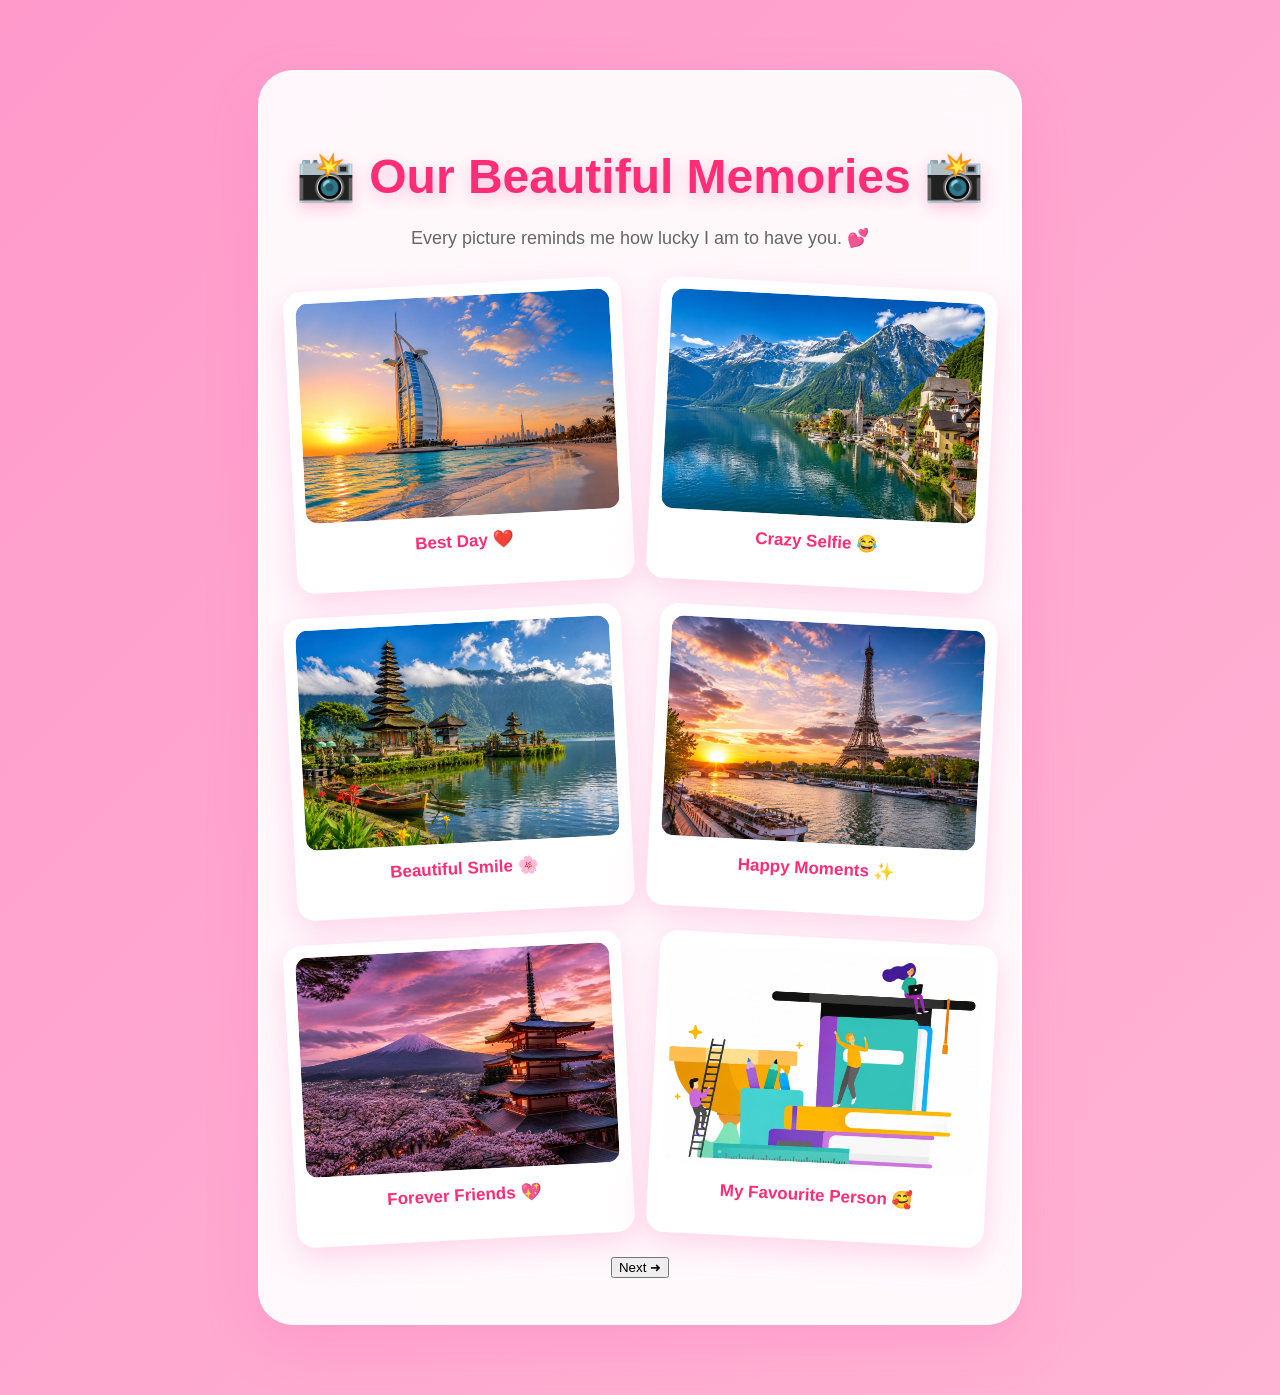
==== html/gallery.html @ 8f31d869 "Initial commit" ====
<!DOCTYPE html>
<html lang="en">

<head>

<meta charset="UTF-8">
<meta name="viewport" content="width=device-width, initial-scale=1.0">

<title>Our Memories ❤️</title>

<link rel="stylesheet" href="../css/style.css">

</head>

<body>

<div class="box">

<h1>📸 Our Beautiful Memories 📸</h1>

<p class="subtitle">
Every picture reminds me how lucky I am to have you. 💕
</p>

<div class="gallery">

<div class="photo">
<img src="../images/pic1.jpeg">
<p>Best Day ❤️</p>
</div>

<div class="photo">
<img src="../images/pic2.jpeg">
<p>Crazy Selfie 😂</p>
</div>

<div class="photo">
<img src="../images/pic3.jpeg">
<p>Beautiful Smile 🌸</p>
</div>

<div class="photo">
<img src="../images/pic4.jpeg">
<p>Happy Moments ✨</p>
</div>

<div class="photo">
<img src="../images/pic5.jpeg">
<p>Forever Friends 💖</p>
</div>

<div class="photo">
<img src="../images/pic6.jpeg">
<p>My Favourite Person 🥰</p>
</div>

</div>

<br>

<button onclick="location.href='letter.html'">
Next ➜
</button>

</div>

</body>

</html>
---- css/style.css ----
body{
    margin:0;
    padding:0;
    display:flex;
    justify-content:center;
    align-items:flex-start;
    min-height:100vh;
    background:linear-gradient(135deg,#ff9acb,#ffc1d9,#fff0f6);
    background-size:300% 300%;
    animation:bg 8s ease infinite;
    font-family:Arial,sans-serif;
    padding:40px 0;
}

/* Background Animation */
@keyframes bg{

0%{
background-position:0% 50%;
}

50%{
background-position:100% 50%;
}

100%{
background-position:0% 50%;
}

}

/* Card */

.box{
    width:90%;
    max-width:700px;
    padding:45px 30px;
    text-align:center;
margin:30px 0;
    background:rgba(255,255,255,0.92);
    backdrop-filter:blur(20px);
    border:2px solid rgba(255,255,255,.6);
    overflow:hidden;

    border-radius:35px;

    box-shadow:0 20px 50px rgba(255,105,180,.25);

    animation:popup .8s ease;
}

/* Heading */

h1{

font-size:48px;
animation: glow 2s infinite alternate;
color:#ff2d75;

margin-bottom:15px;

text-shadow:0 5px 15px rgba(255,45,117,.25);

}
h2{

font-size:34px;

color:#222;

margin-top:10px;

}

p{

font-size:21px;

color:#666;

line-height:1.7;

}

/* Paragraph */

/* Dots */

#display{

font-size:35px;
letter-spacing:10px;
margin:20px;
font-weight:bold;

}

/* Keypad */

.keypad{

display:grid;
grid-template-columns:repeat(3,80px);
gap:15px;
justify-content:center;
margin-top:20px;

}

/* Buttons */

.keypad button{
    width:80px;
    height:80px;
    border:none;
    border-radius:50%;
    cursor:pointer;

    font-size:30px;
    font-weight:bold;
    color:white;

    background:linear-gradient(145deg,#ff5ca8,#ff2d75);

    box-shadow:
    0 8px 18px rgba(255,45,117,.35),
    inset 0 2px 6px rgba(255,255,255,.4);
    position:relative;
overflow:hidden;

    transition:0.3s ease;
}

.keypad button:hover{

    transform:translateY(-6px) scale(1.08);

    box-shadow:
    0 15px 30px rgba(255,45,117,.45),
    inset 0 2px 8px rgba(255,255,255,.5);

}

.keypad button:active{

    transform:scale(.92);

}
.keypad button::before{

content:"";

position:absolute;

width:45px;

height:18px;

background:rgba(255,255,255,.35);

border-radius:20px;

top:10px;

left:18px;

}
.title{
    color:#ff2d75;
    font-size:38px;
    margin-bottom:10px;
    animation:pop 1s;
}

.subtitle{
    color:#666;
    font-size:18px;
    margin-bottom:20px;
}


@keyframes pop{

0%{
transform:scale(.5);
opacity:0;
}

100%{
transform:scale(1);
opacity:1;
}
}
@media(max-width:768px){

.box{

width:92%;
padding:30px 20px;

}

h1{

font-size:34px;

}

h2{

font-size:25px;

}

p{

font-size:17px;

}

button{

padding:15px 40px;

font-size:19px;

font-weight:bold;

color:white;

border:none;

border-radius:50px;

cursor:pointer;

background:linear-gradient(135deg,#ff5ea8,#ff2d75);

box-shadow:0 10px 25px rgba(255,45,117,.35);

transition:.4s;

position:relative;

overflow:hidden;

}
button::before{

content:"";

position:absolute;

top:0;

left:-100%;

width:100%;

height:100%;

background:linear-gradient(
90deg,
transparent,
rgba(255,255,255,.5),
transparent
);

transition:.6s;

}
button:hover{

transform:translateY(-6px) scale(1.05);

box-shadow:0 20px 35px rgba(255,45,117,.45);

}
button:active{

transform:scale(.95);

}
}
@keyframes popup{

0%{
    transform:scale(0.8);
    opacity:0;
}

100%{
    transform:scale(1);
    opacity:1;
}

}
/* Floating Hearts */

.heart{
    position:fixed;
    bottom:-30px;
    color:#ff4d88;
    font-size:22px;
    animation:float 8s linear infinite;
    pointer-events:none;
}

@keyframes float{

0%{
transform:translateY(0);
opacity:0;
}

20%{
opacity:1;
}

100%{
transform:translateY(-110vh);
opacity:0;
}

}
@keyframes glow{

from{

text-shadow:0 0 10px #ff8fc1;

}

to{

text-shadow:0 0 30px hotpink;

}

}
.welcome{

animation:pop 1.2s;

}
/* Gallery */

.photo:hover{

transform:scale(1.05) rotate(2deg);

}

/* ===== Gallery ===== */

.gallery{

display:grid;

grid-template-columns:repeat(2,1fr);

gap:25px;

margin-top:30px;

}

.photo{

background:white;

padding:12px;

border-radius:18px;

box-shadow:0 10px 30px rgba(255,105,180,.25);

transition:.4s;

transform:rotate(-3deg);

}

.photo:nth-child(even){

transform:rotate(3deg);

}

.photo:hover{

transform:scale(1.08) rotate(0deg);

}

.photo p{

margin-top:12px;

font-size:17px;

font-weight:bold;

color:#ff2d75;

text-align:center;

}
/* Letter */

.envelope{

font-size:90px;

margin:20px;

animation:shake 2s infinite;

}

#letter{

background:#fff5fb;

padding:20px;

border-radius:20px;

line-height:1.8;

box-shadow:0 10px 20px rgba(255,105,180,.2);

margin-top:20px;

display:none;

}

@keyframes shake{

0%{transform:rotate(-5deg);}
50%{transform:rotate(5deg);}
100%{transform:rotate(-5deg);}

}
/* Gift Box */

.gift-box{

font-size:120px;

cursor:pointer;

margin:30px 0;

transition:.4s;

animation:bounce 2s infinite;

}

.gift-box:hover{

transform:scale(1.2) rotate(10deg);

}

#giftMessage{

margin-top:20px;

animation:pop .8s;

}

@keyframes bounce{

0%,100%{

transform:translateY(0);

}

50%{

transform:translateY(-15px);

}

}
/* Final Page */

.final-message{

font-size:18px;

line-height:1.9;

color:#555;

margin-top:20px;

text-align:justify;

}

.cake{

font-size:100px;

margin:30px;

animation:bounce 2s infinite;

}


@media (max-width:768px){

.gallery{

grid-template-columns:1fr;

}

.photo img{

height:220px;

}

}
.photo img{

width:100%;
height:220px;
object-fit:cover;
display:block;
border-radius:12px;

}
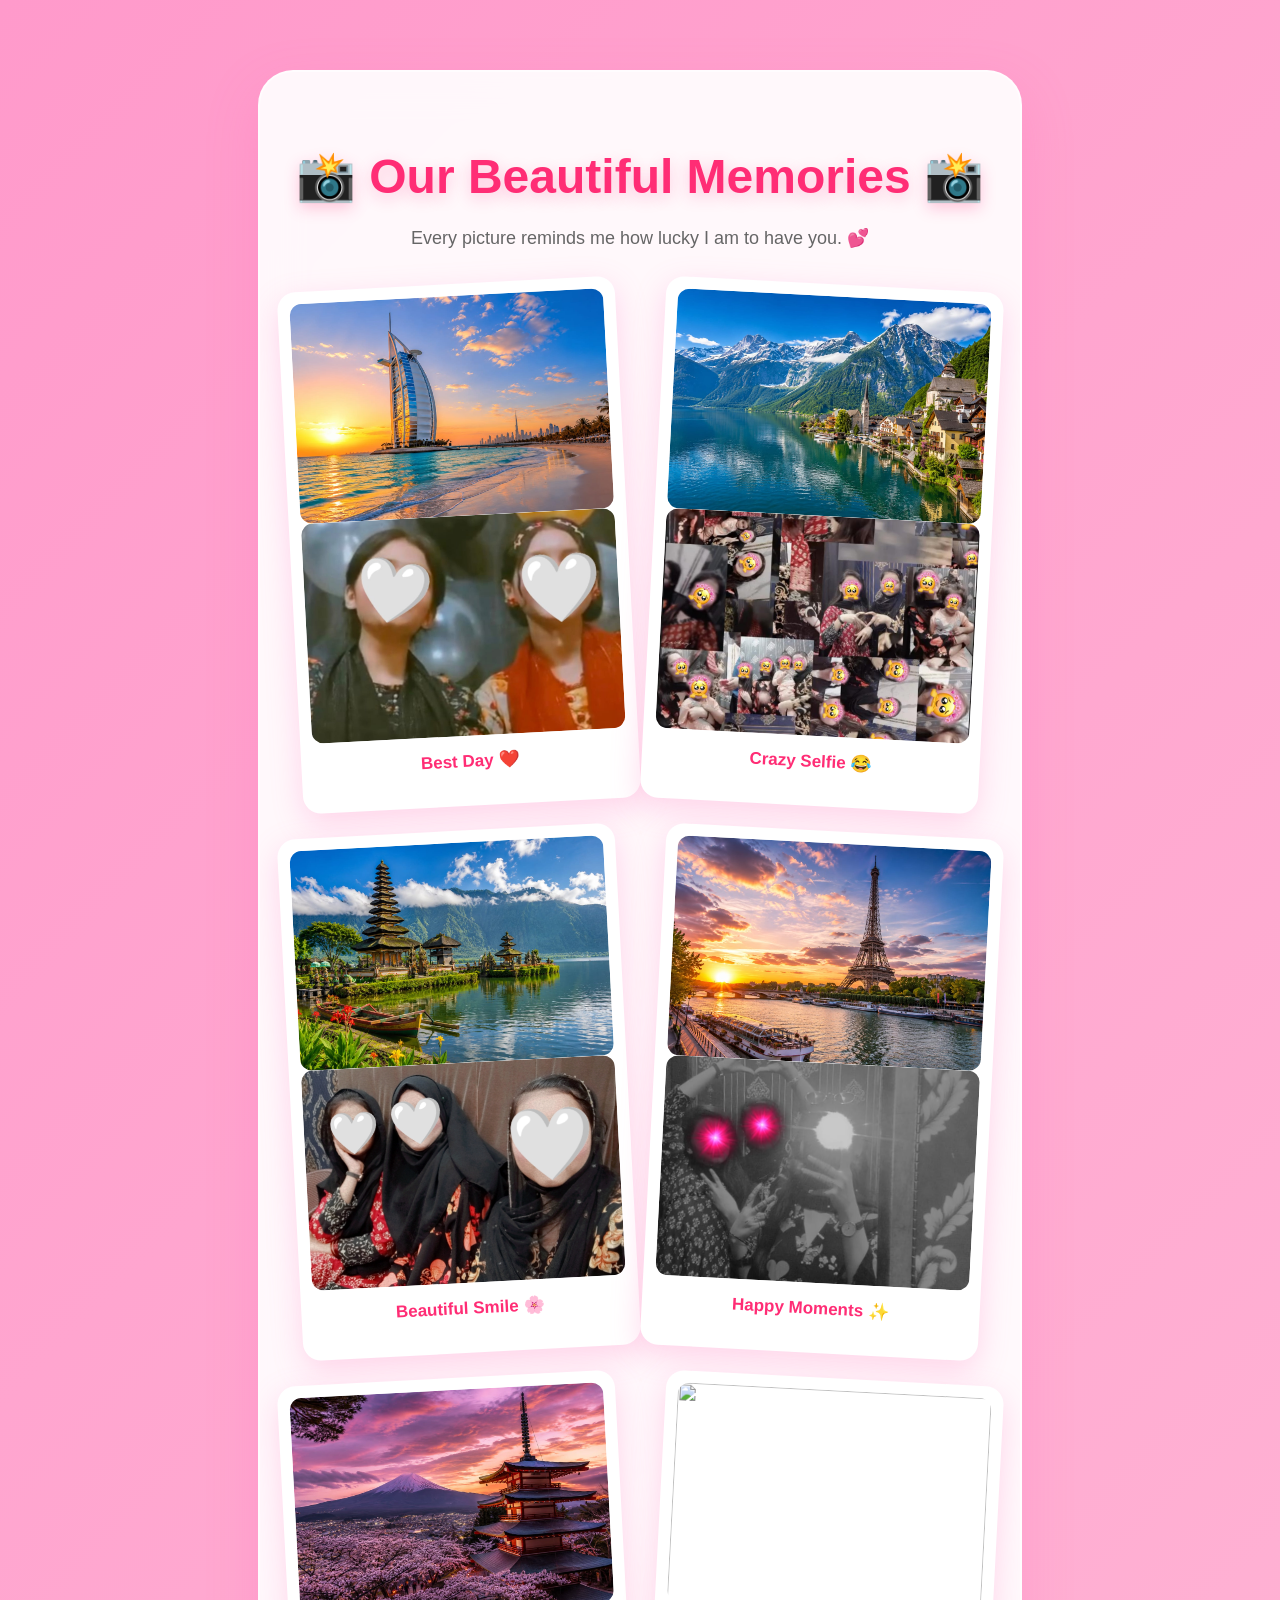
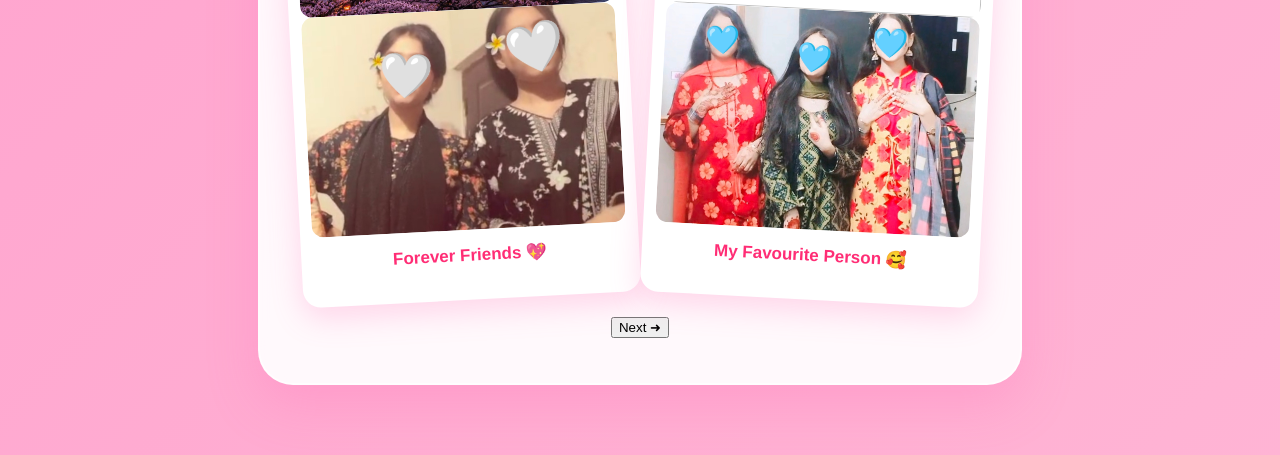
==== commit e6200f03: "Friend_Gift" ====
--- a/html/gallery.html
+++ b/html/gallery.html
@@ -26,31 +26,37 @@
 
 <div class="photo">
 <img src="../images/pic1.jpeg">
+<img src="../images/a1.jpeg">
 <p>Best Day ❤️</p>
 </div>
 
 <div class="photo">
 <img src="../images/pic2.jpeg">
+<img src="../images/a66.jpeg">
 <p>Crazy Selfie 😂</p>
 </div>
 
 <div class="photo">
 <img src="../images/pic3.jpeg">
+<img src="../images/a67.jpeg">
 <p>Beautiful Smile 🌸</p>
 </div>
 
 <div class="photo">
 <img src="../images/pic4.jpeg">
+<img src="../images/a3.jpeg">
 <p>Happy Moments ✨</p>
 </div>
 
 <div class="photo">
 <img src="../images/pic5.jpeg">
+<img src="../images/a5.jpeg">
 <p>Forever Friends 💖</p>
 </div>
 
 <div class="photo">
 <img src="../images/pic6.jpeg">
+<img src="../images/a2.jpeg">
 <p>My Favourite Person 🥰</p>
 </div>
 
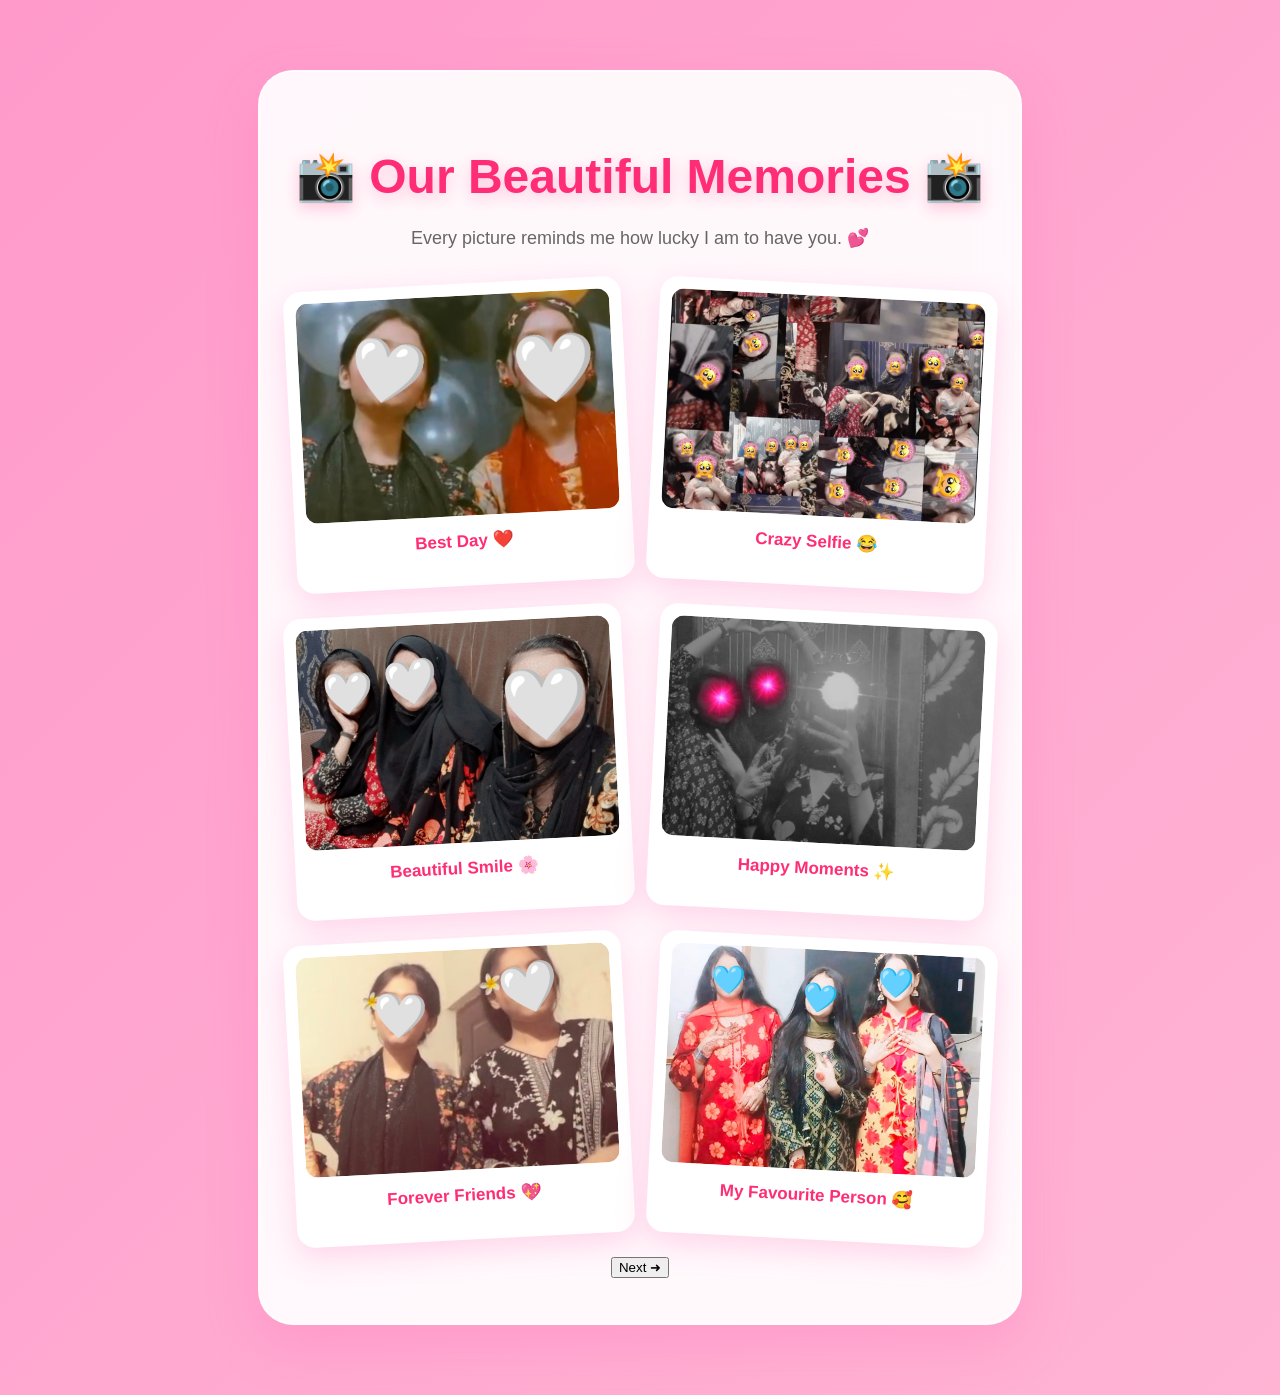
==== commit 96b70ec6: "Updated gallery images" ====
--- a/html/gallery.html
+++ b/html/gallery.html
@@ -25,37 +25,31 @@
 <div class="gallery">
 
 <div class="photo">
-<img src="../images/pic1.jpeg">
 <img src="../images/a1.jpeg">
 <p>Best Day ❤️</p>
 </div>
 
 <div class="photo">
-<img src="../images/pic2.jpeg">
 <img src="../images/a66.jpeg">
 <p>Crazy Selfie 😂</p>
 </div>
 
 <div class="photo">
-<img src="../images/pic3.jpeg">
 <img src="../images/a67.jpeg">
 <p>Beautiful Smile 🌸</p>
 </div>
 
 <div class="photo">
-<img src="../images/pic4.jpeg">
 <img src="../images/a3.jpeg">
 <p>Happy Moments ✨</p>
 </div>
 
 <div class="photo">
-<img src="../images/pic5.jpeg">
 <img src="../images/a5.jpeg">
 <p>Forever Friends 💖</p>
 </div>
 
 <div class="photo">
-<img src="../images/pic6.jpeg">
 <img src="../images/a2.jpeg">
 <p>My Favourite Person 🥰</p>
 </div>
